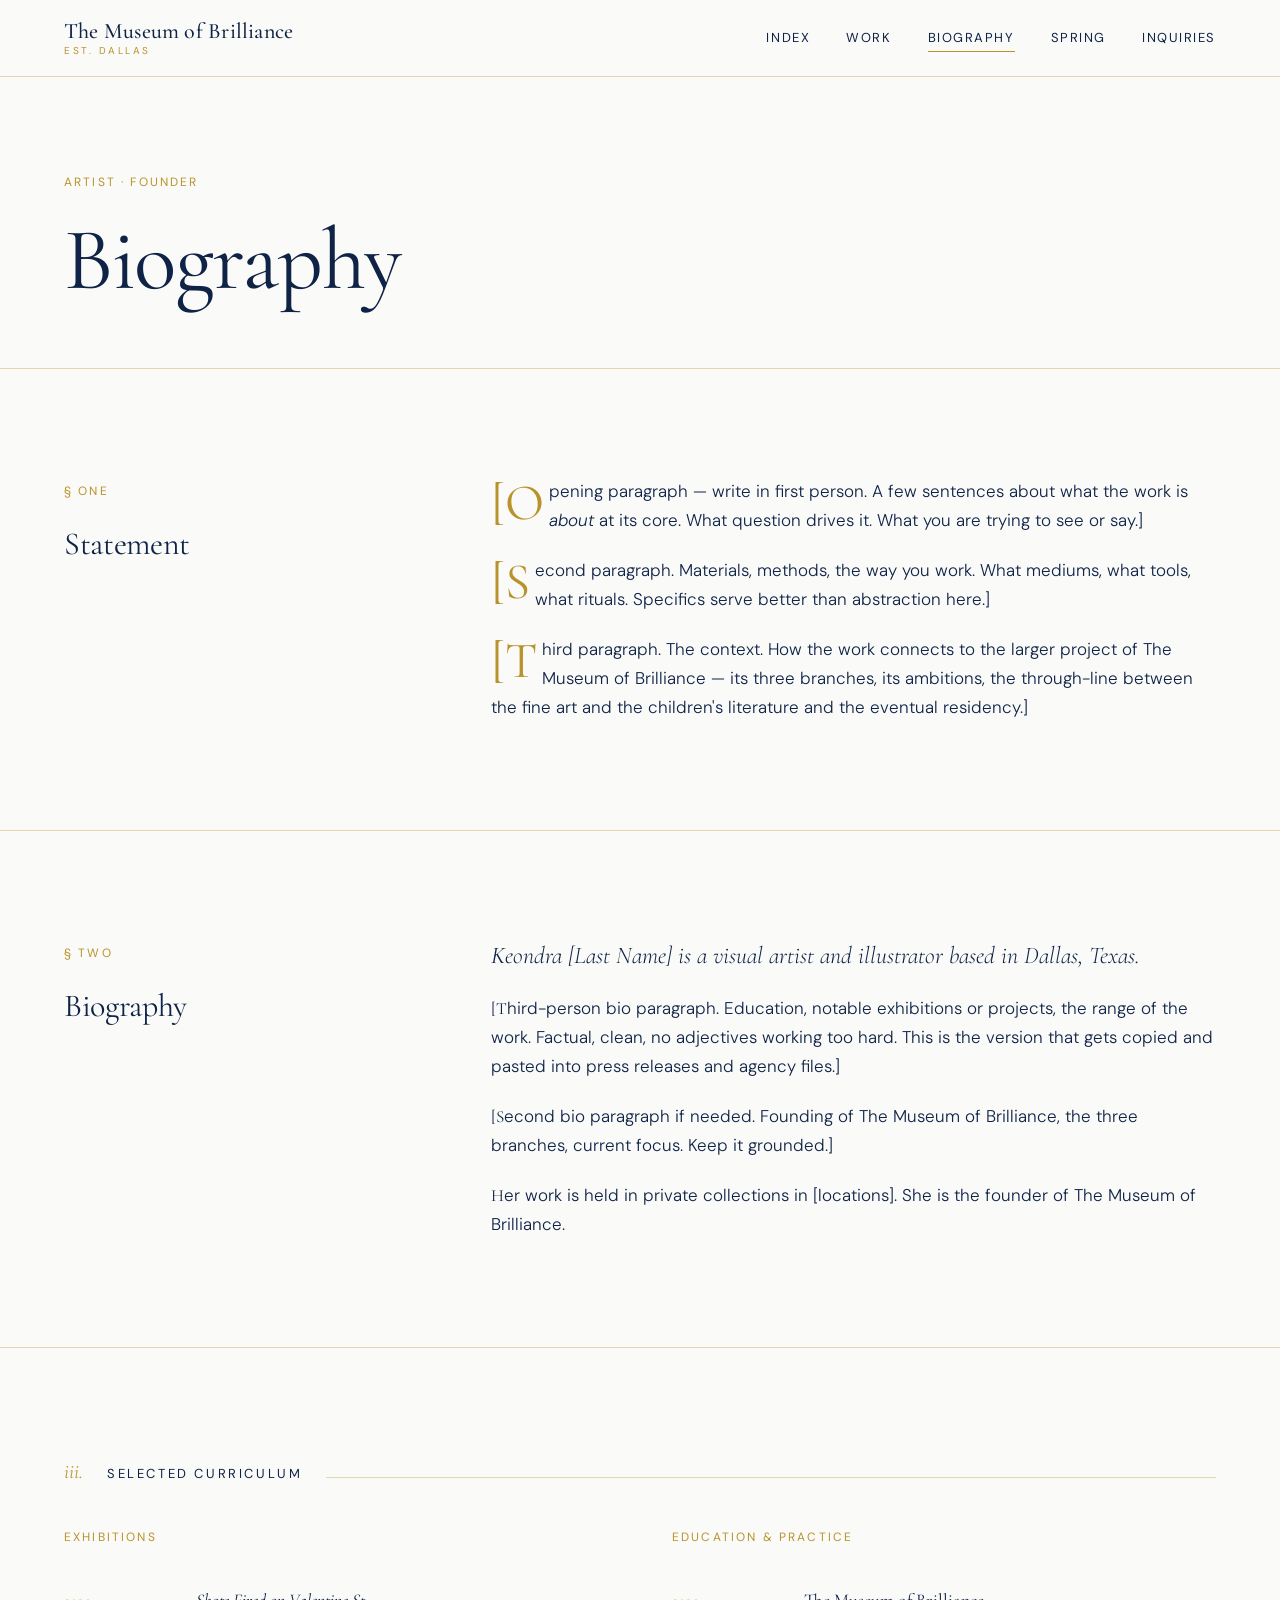
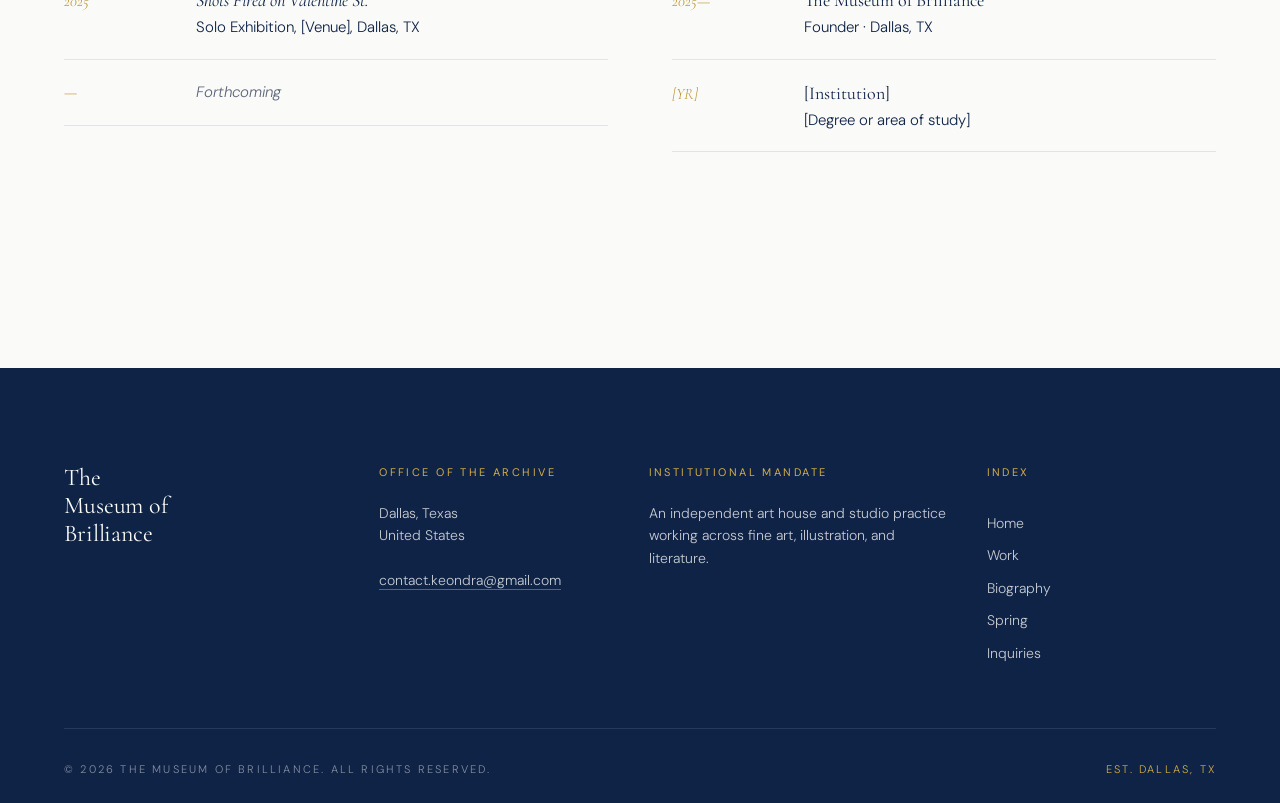
==== biography.html @ f48241ae "Add files via upload" ====
<!DOCTYPE html>
<html lang="en">
<head>
  <meta charset="UTF-8">
  <meta name="viewport" content="width=device-width, initial-scale=1.0">
  <title>Biography · The Museum of Brilliance</title>
  <meta name="description" content="Biography and artist statement.">
  <link rel="preconnect" href="https://fonts.googleapis.com">
  <link rel="preconnect" href="https://fonts.gstatic.com" crossorigin>
  <link href="https://fonts.googleapis.com/css2?family=Cormorant+Garamond:ital,wght@0,300;0,400;0,500;1,300;1,400&family=DM+Sans:wght@300;400;500&display=swap" rel="stylesheet">
  <link rel="stylesheet" href="css/style.css">
</head>
<body>

  <header class="site-header">
    <div class="site-header__inner">
      <a href="index.html" class="brand">
        The Museum of Brilliance
        <small>Est. Dallas</small>
      </a>
      <button class="nav-toggle" aria-label="Toggle menu" aria-expanded="false">☰</button>
      <nav class="nav">
        <a href="index.html">Index</a>
        <a href="work.html">Work</a>
        <a href="biography.html" aria-current="page">Biography</a>
        <a href="spring.html">Spring</a>
        <a href="inquiries.html">Inquiries</a>
      </nav>
    </div>
  </header>

  <main>
    <section class="container page-header">
      <span class="label label--brass page-header__label reveal">Artist · Founder</span>
      <h1 class="page-header__title reveal">Biography</h1>
    </section>

    <section class="container section">
      <div class="two-col">
        <div class="two-col__aside">
          <span class="label label--brass">§ One</span>
          <h2 class="display display--sm mt-3">Statement</h2>
        </div>
        <div class="prose">
          <p>
            [Opening paragraph — write in first person. A few sentences about what the work is <em>about</em> at its core. What question drives it. What you are trying to see or say.]
          </p>
          <p class="prose--plain">
            [Second paragraph. Materials, methods, the way you work. What mediums, what tools, what rituals. Specifics serve better than abstraction here.]
          </p>
          <p class="prose--plain">
            [Third paragraph. The context. How the work connects to the larger project of The Museum of Brilliance — its three branches, its ambitions, the through-line between the fine art and the children's literature and the eventual residency.]
          </p>
        </div>
      </div>
    </section>

    <hr class="rule">

    <section class="container section">
      <div class="two-col">
        <div class="two-col__aside">
          <span class="label label--brass">§ Two</span>
          <h2 class="display display--sm mt-3">Biography</h2>
        </div>
        <div class="prose prose--plain">
          <p style="font-family: 'Cormorant Garamond', serif; font-size: 1.5rem; line-height: 1.4; font-style: italic; color: var(--sapphire);">
            Keondra [Last Name] is a visual artist and illustrator based in Dallas, Texas.
          </p>
          <p>
            [Third-person bio paragraph. Education, notable exhibitions or projects, the range of the work. Factual, clean, no adjectives working too hard. This is the version that gets copied and pasted into press releases and agency files.]
          </p>
          <p>
            [Second bio paragraph if needed. Founding of The Museum of Brilliance, the three branches, current focus. Keep it grounded.]
          </p>
          <p>
            Her work is held in private collections in [locations]. She is the founder of The Museum of Brilliance.
          </p>
        </div>
      </div>
    </section>

    <hr class="rule">

    <section class="container section">
      <div class="section-title">
        <span class="section-title__number">iii.</span>
        <span class="section-title__text">Selected Curriculum</span>
        <span class="section-title__rule"></span>
      </div>

      <div class="two-col" style="grid-template-columns: 1fr 1fr; gap: var(--space-5);">
        <div>
          <p class="label label--brass mb-4">Exhibitions</p>
          <ul class="info-list">
            <li class="info-list__item">
              <span class="info-list__year">2025</span>
              <div class="info-list__body">
                <strong><em>Shots Fired on Valentine St.</em></strong>
                Solo Exhibition, [Venue], Dallas, TX
              </div>
            </li>
            <li class="info-list__item">
              <span class="info-list__year">—</span>
              <div class="info-list__body muted" style="font-style: italic;">
                Forthcoming
              </div>
            </li>
          </ul>
        </div>

        <div>
          <p class="label label--brass mb-4">Education & Practice</p>
          <ul class="info-list">
            <li class="info-list__item">
              <span class="info-list__year">2025—</span>
              <div class="info-list__body">
                <strong>The Museum of Brilliance</strong>
                Founder · Dallas, TX
              </div>
            </li>
            <li class="info-list__item">
              <span class="info-list__year">[YR]</span>
              <div class="info-list__body">
                <strong>[Institution]</strong>
                [Degree or area of study]
              </div>
            </li>
          </ul>
        </div>
      </div>
    </section>
  </main>

  <footer class="site-footer">
    <div class="container">
      <div class="site-footer__grid">
        <div>
          <h3 class="site-footer__brand">The Museum of Brilliance</h3>
        </div>
        <div>
          <p class="site-footer__label">Office of the Archive</p>
          <p class="site-footer__text">
            Dallas, Texas<br>
            United States<br><br>
            <a href="mailto:contact.keondra@gmail.com">contact.keondra@gmail.com</a>
          </p>
        </div>
        <div>
          <p class="site-footer__label">Institutional Mandate</p>
          <p class="site-footer__text">
            An independent art house and studio practice working across fine art, illustration, and literature.
          </p>
        </div>
        <nav class="site-footer__nav" aria-label="Footer">
          <p class="site-footer__label">Index</p>
          <a href="index.html">Home</a>
          <a href="work.html">Work</a>
          <a href="biography.html">Biography</a>
          <a href="spring.html">Spring</a>
          <a href="inquiries.html">Inquiries</a>
        </nav>
      </div>
      <div class="site-footer__bottom">
        <span>© 2026 The Museum of Brilliance. All rights reserved.</span>
        <span>Est. Dallas, TX</span>
      </div>
    </div>
  </footer>

  <script>
    document.querySelector('.nav-toggle')?.addEventListener('click', (e) => {
      const nav = document.querySelector('.nav');
      const expanded = e.currentTarget.getAttribute('aria-expanded') === 'true';
      e.currentTarget.setAttribute('aria-expanded', String(!expanded));
      nav.classList.toggle('is-open');
    });
  </script>

</body>
</html>
---- css/style.css ----
/* =========================================================
   The Museum of Brilliance — Stylesheet
   Brand: Sapphire Night, Gallery White, Chartreuse, Brass
   Display: Cormorant Garamond  |  Body: DM Sans
   ========================================================= */

:root {
  /* Brand colors */
  --sapphire: #0F2347;
  --sapphire-soft: #1a3766;
  --emerald: #0B2A1A;
  --plum: #2E1050;
  --chartreuse: #D4E600;
  --brass: #B8922A;
  --brass-soft: #d4ae45;
  --white: #FAFAF8;
  --white-warm: #f5f4ef;

  /* Semantic */
  --text: var(--sapphire);
  --text-muted: #5a6578;
  --bg: var(--white);
  --rule: rgba(184, 146, 42, 0.35);
  --rule-soft: rgba(15, 35, 71, 0.1);

  /* Type scale */
  --display-xl: clamp(4rem, 12vw, 9rem);
  --display-lg: clamp(3rem, 7vw, 5.5rem);
  --display-md: clamp(2rem, 4vw, 3.25rem);
  --display-sm: clamp(1.5rem, 2.5vw, 2rem);
  --body-lg: clamp(1.0625rem, 1.3vw, 1.25rem);
  --body: 1rem;
  --label: 0.75rem;

  /* Spacing */
  --space-1: 0.5rem;
  --space-2: 1rem;
  --space-3: 1.5rem;
  --space-4: 2.5rem;
  --space-5: 4rem;
  --space-6: 6rem;
  --space-7: clamp(5rem, 12vh, 9rem);

  /* Layout */
  --max-width: 1400px;
  --gutter: clamp(1.5rem, 5vw, 4rem);
}

/* ---------- Reset ---------- */

*, *::before, *::after {
  box-sizing: border-box;
  margin: 0;
  padding: 0;
}

html {
  scroll-behavior: smooth;
  -webkit-text-size-adjust: 100%;
}

body {
  font-family: 'DM Sans', system-ui, sans-serif;
  font-weight: 300;
  font-size: var(--body);
  line-height: 1.6;
  color: var(--text);
  background: var(--bg);
  -webkit-font-smoothing: antialiased;
  -moz-osx-font-smoothing: grayscale;
  overflow-x: hidden;
}

img {
  max-width: 100%;
  height: auto;
  display: block;
}

a {
  color: inherit;
  text-decoration: none;
  transition: color 220ms ease, border-color 220ms ease, opacity 220ms ease;
}

button {
  font-family: inherit;
  cursor: pointer;
  border: none;
  background: none;
}

/* ---------- Typography ---------- */

.display {
  font-family: 'Cormorant Garamond', 'Times New Roman', serif;
  font-weight: 400;
  line-height: 1.05;
  letter-spacing: -0.01em;
}

.display--xl {
  font-size: var(--display-xl);
  font-weight: 300;
  line-height: 0.95;
  letter-spacing: -0.025em;
}

.display--lg {
  font-size: var(--display-lg);
  font-weight: 400;
  letter-spacing: -0.015em;
}

.display--md {
  font-size: var(--display-md);
  font-weight: 400;
}

.display--sm {
  font-size: var(--display-sm);
  font-weight: 400;
}

.display--italic { font-style: italic; }

.label {
  font-family: 'DM Sans', sans-serif;
  font-weight: 400;
  font-size: var(--label);
  letter-spacing: 0.18em;
  text-transform: uppercase;
  color: var(--text-muted);
}

.label--brass { color: var(--brass); }

.body-lg {
  font-size: var(--body-lg);
  line-height: 1.5;
  font-weight: 300;
}

.muted { color: var(--text-muted); }

.serif-body {
  font-family: 'Cormorant Garamond', serif;
  font-weight: 400;
  font-size: 1.25rem;
  line-height: 1.55;
  font-style: italic;
}

/* ---------- Layout helpers ---------- */

.container {
  max-width: var(--max-width);
  margin: 0 auto;
  padding-left: var(--gutter);
  padding-right: var(--gutter);
}

.section {
  padding-top: var(--space-7);
  padding-bottom: var(--space-7);
}

.section--compact {
  padding-top: var(--space-5);
  padding-bottom: var(--space-5);
}

.rule {
  height: 1px;
  background: var(--rule);
  border: 0;
  margin: 0;
}

.rule--soft {
  background: var(--rule-soft);
}

/* ---------- Header / Nav ---------- */

.site-header {
  position: sticky;
  top: 0;
  z-index: 50;
  background: rgba(250, 250, 248, 0.92);
  backdrop-filter: blur(10px);
  -webkit-backdrop-filter: blur(10px);
  border-bottom: 1px solid var(--rule);
}

.site-header__inner {
  max-width: var(--max-width);
  margin: 0 auto;
  padding: 1.25rem var(--gutter);
  display: flex;
  align-items: center;
  justify-content: space-between;
  gap: 2rem;
}

.brand {
  font-family: 'Cormorant Garamond', serif;
  font-size: 1.375rem;
  font-weight: 500;
  letter-spacing: 0.01em;
  line-height: 1;
  color: var(--sapphire);
  white-space: nowrap;
}

.brand small {
  display: block;
  font-family: 'DM Sans', sans-serif;
  font-size: 0.625rem;
  font-weight: 400;
  letter-spacing: 0.25em;
  text-transform: uppercase;
  color: var(--brass);
  margin-top: 0.25rem;
}

.nav {
  display: flex;
  gap: 2.25rem;
  align-items: center;
}

.nav a {
  font-family: 'DM Sans', sans-serif;
  font-size: 0.8125rem;
  font-weight: 400;
  letter-spacing: 0.12em;
  text-transform: uppercase;
  color: var(--text);
  position: relative;
  padding: 0.25rem 0;
}

.nav a::after {
  content: '';
  position: absolute;
  left: 0;
  bottom: 0;
  width: 100%;
  height: 1px;
  background: var(--brass);
  transform: scaleX(0);
  transform-origin: left;
  transition: transform 280ms ease;
}

.nav a:hover::after,
.nav a[aria-current="page"]::after {
  transform: scaleX(1);
}

.nav-toggle {
  display: none;
  color: var(--sapphire);
  font-size: 1.5rem;
  padding: 0.25rem;
}

/* ---------- Hero / Home ---------- */

.hero {
  min-height: 85vh;
  display: grid;
  grid-template-columns: 1fr 1fr;
  align-items: center;
  gap: var(--space-5);
  padding-top: var(--space-6);
  padding-bottom: var(--space-6);
  position: relative;
}

.hero__label {
  margin-bottom: 2rem;
}

.hero__statement {
  font-family: 'Cormorant Garamond', serif;
  font-weight: 300;
  font-size: clamp(2rem, 4.5vw, 3.75rem);
  line-height: 1.1;
  letter-spacing: -0.015em;
  max-width: 20ch;
}

.hero__statement em {
  font-style: italic;
  color: var(--brass);
}

.hero__rule {
  justify-self: end;
  align-self: stretch;
  width: 1px;
  background: var(--rule);
  position: relative;
}

.hero__rule::before,
.hero__rule::after {
  content: '';
  position: absolute;
  left: -2px;
  width: 5px;
  height: 5px;
  background: var(--brass);
  border-radius: 50%;
}

.hero__rule::before { top: 0; }
.hero__rule::after { bottom: 0; }

.hero__meta {
  position: absolute;
  bottom: 2rem;
  left: var(--gutter);
  display: flex;
  gap: 3rem;
  font-size: 0.75rem;
  color: var(--text-muted);
  letter-spacing: 0.15em;
  text-transform: uppercase;
}

/* ---------- Page header (interior pages) ---------- */

.page-header {
  padding-top: var(--space-6);
  padding-bottom: var(--space-5);
  border-bottom: 1px solid var(--rule);
}

.page-header__label {
  display: block;
  margin-bottom: 1.5rem;
}

.page-header__title {
  font-family: 'Cormorant Garamond', serif;
  font-weight: 400;
  font-size: var(--display-lg);
  line-height: 1;
  letter-spacing: -0.015em;
  max-width: 18ch;
}

.page-header__lede {
  max-width: 50ch;
  margin-top: 2rem;
  font-size: var(--body-lg);
  color: var(--text-muted);
  line-height: 1.55;
}

/* ---------- Exhibition / work grid ---------- */

.section-title {
  display: flex;
  align-items: baseline;
  gap: 1.5rem;
  margin-bottom: var(--space-4);
}

.section-title__number {
  font-family: 'Cormorant Garamond', serif;
  font-style: italic;
  font-size: 1.25rem;
  color: var(--brass);
  font-weight: 400;
}

.section-title__text {
  font-family: 'DM Sans', sans-serif;
  font-size: 0.8125rem;
  font-weight: 400;
  letter-spacing: 0.2em;
  text-transform: uppercase;
  color: var(--text);
}

.section-title__rule {
  flex: 1;
  height: 1px;
  background: var(--rule);
}

.exhibition-grid {
  display: grid;
  grid-template-columns: repeat(auto-fit, minmax(320px, 1fr));
  gap: var(--space-4) var(--space-3);
}

.exhibition-card {
  display: block;
  color: inherit;
  position: relative;
  transition: transform 300ms cubic-bezier(0.2, 0.8, 0.3, 1);
}

.exhibition-card:hover {
  transform: translateY(-4px);
}

.exhibition-card__image {
  aspect-ratio: 4 / 5;
  background: var(--white-warm);
  overflow: hidden;
  margin-bottom: 1.25rem;
  position: relative;
  border: 1px solid var(--rule-soft);
}

.exhibition-card__image img {
  width: 100%;
  height: 100%;
  object-fit: cover;
  transition: transform 700ms cubic-bezier(0.2, 0.8, 0.3, 1), filter 400ms ease;
}

.exhibition-card:hover .exhibition-card__image img {
  transform: scale(1.03);
}

/* placeholder when no image exists yet */
.exhibition-card__placeholder {
  position: absolute;
  inset: 0;
  display: grid;
  place-items: center;
  background:
    linear-gradient(180deg, var(--white-warm) 0%, #efece3 100%);
  color: var(--brass);
  font-family: 'Cormorant Garamond', serif;
  font-style: italic;
  font-size: 1.125rem;
}

.exhibition-card__placeholder::before {
  content: '';
  position: absolute;
  inset: 1.5rem;
  border: 1px solid var(--rule);
}

.exhibition-card__meta {
  display: flex;
  justify-content: space-between;
  align-items: baseline;
  gap: 1rem;
  margin-bottom: 0.5rem;
}

.exhibition-card__title {
  font-family: 'Cormorant Garamond', serif;
  font-size: 1.625rem;
  font-weight: 400;
  line-height: 1.15;
  letter-spacing: -0.01em;
}

.exhibition-card__number {
  font-family: 'Cormorant Garamond', serif;
  font-style: italic;
  color: var(--brass);
  font-size: 1rem;
}

.exhibition-card__detail {
  font-family: 'DM Sans', sans-serif;
  font-size: 0.8125rem;
  color: var(--text-muted);
  letter-spacing: 0.08em;
  text-transform: uppercase;
}

/* ---------- Individual work listing (on series pages) ---------- */

.work-grid {
  display: grid;
  grid-template-columns: repeat(auto-fit, minmax(280px, 1fr));
  gap: var(--space-4) var(--space-3);
}

.work-item__image {
  aspect-ratio: 1 / 1.2;
  background: var(--white-warm);
  border: 1px solid var(--rule-soft);
  margin-bottom: 1rem;
  position: relative;
  overflow: hidden;
}

.work-item__caption {
  font-family: 'Cormorant Garamond', serif;
  font-style: italic;
  font-size: 1.125rem;
  line-height: 1.35;
}

.work-item__caption span {
  display: block;
  font-family: 'DM Sans', sans-serif;
  font-style: normal;
  font-size: 0.75rem;
  color: var(--text-muted);
  letter-spacing: 0.1em;
  text-transform: uppercase;
  margin-top: 0.35rem;
}

/* ---------- Two-column editorial layout ---------- */

.two-col {
  display: grid;
  grid-template-columns: 1fr 2fr;
  gap: var(--space-5);
  align-items: start;
}

.two-col__aside {
  position: sticky;
  top: 6rem;
}

.prose {
  max-width: 62ch;
  font-size: var(--body-lg);
  line-height: 1.7;
  color: var(--text);
}

.prose p + p {
  margin-top: 1.25em;
}

.prose p:first-letter {
  font-family: 'Cormorant Garamond', serif;
  font-size: 3em;
  float: left;
  line-height: 0.85;
  padding: 0.1em 0.1em 0 0;
  color: var(--brass);
  font-weight: 400;
}

.prose--plain p:first-letter {
  font-size: inherit;
  float: none;
  padding: 0;
  color: inherit;
}

/* ---------- Info list (biography CV, exhibition list) ---------- */

.info-list {
  list-style: none;
  display: grid;
  gap: 1.25rem;
}

.info-list__item {
  display: grid;
  grid-template-columns: 100px 1fr;
  gap: 2rem;
  padding-bottom: 1.25rem;
  border-bottom: 1px solid var(--rule-soft);
  align-items: baseline;
}

.info-list__year {
  font-family: 'Cormorant Garamond', serif;
  font-style: italic;
  color: var(--brass);
  font-size: 1rem;
}

.info-list__body {
  font-size: 0.9375rem;
  line-height: 1.5;
}

.info-list__body strong {
  font-weight: 400;
  font-family: 'Cormorant Garamond', serif;
  font-size: 1.125rem;
  display: block;
  margin-bottom: 0.15rem;
}

/* ---------- Inquiry form ---------- */

.form {
  max-width: 580px;
  display: grid;
  gap: 1.75rem;
}

.form-field {
  display: grid;
  gap: 0.5rem;
}

.form-field label {
  font-family: 'DM Sans', sans-serif;
  font-size: 0.75rem;
  letter-spacing: 0.18em;
  text-transform: uppercase;
  color: var(--text-muted);
}

.form-field input,
.form-field textarea,
.form-field select {
  font-family: 'DM Sans', sans-serif;
  font-size: 1rem;
  font-weight: 300;
  padding: 0.75rem 0;
  background: transparent;
  border: none;
  border-bottom: 1px solid var(--rule);
  color: var(--text);
  transition: border-color 220ms ease;
}

.form-field input:focus,
.form-field textarea:focus,
.form-field select:focus {
  outline: none;
  border-bottom-color: var(--brass);
}

.form-field textarea {
  resize: vertical;
  min-height: 120px;
  font-family: 'Cormorant Garamond', serif;
  font-size: 1.125rem;
  font-style: italic;
}

.button {
  justify-self: start;
  font-family: 'DM Sans', sans-serif;
  font-size: 0.8125rem;
  font-weight: 400;
  letter-spacing: 0.2em;
  text-transform: uppercase;
  padding: 1rem 2.5rem;
  background: var(--sapphire);
  color: var(--white);
  transition: background 240ms ease, transform 240ms ease;
  cursor: pointer;
  border: 1px solid var(--sapphire);
}

.button:hover {
  background: var(--chartreuse);
  color: var(--sapphire);
  border-color: var(--chartreuse);
}

.button--ghost {
  background: transparent;
  color: var(--sapphire);
}

.button--ghost:hover {
  background: var(--sapphire);
  color: var(--white);
}

.button--chartreuse {
  background: var(--chartreuse);
  color: var(--sapphire);
  border-color: var(--chartreuse);
}

.button--chartreuse:hover {
  background: var(--sapphire);
  color: var(--white);
  border-color: var(--sapphire);
}

/* ---------- Spring (the dark branch) ---------- */

.spring-body {
  background: var(--emerald);
  color: var(--white);
}

.spring-body .brand,
.spring-body .nav a,
.spring-body .page-header__title {
  color: var(--white);
}

.spring-body .site-header {
  background: rgba(11, 42, 26, 0.92);
  border-bottom-color: rgba(212, 230, 0, 0.2);
}

.spring-body .page-header {
  border-bottom-color: rgba(212, 230, 0, 0.2);
}

.spring-hero {
  min-height: 80vh;
  display: grid;
  grid-template-columns: 1.2fr 1fr;
  align-items: center;
  gap: var(--space-5);
  padding-top: var(--space-6);
  padding-bottom: var(--space-6);
}

.spring-hero__title {
  font-family: 'Cormorant Garamond', serif;
  font-weight: 300;
  font-size: clamp(2.5rem, 6vw, 5rem);
  line-height: 1;
  letter-spacing: -0.02em;
  color: var(--white);
}

.spring-hero__title em {
  font-style: italic;
  color: var(--chartreuse);
}

.spring-hero__body {
  font-size: var(--body-lg);
  line-height: 1.6;
  max-width: 42ch;
  color: rgba(250, 250, 248, 0.8);
}

.spring-body .label {
  color: var(--chartreuse);
}

.spring-body .button {
  background: var(--chartreuse);
  color: var(--emerald);
  border-color: var(--chartreuse);
}

.spring-body .button:hover {
  background: var(--white);
  color: var(--emerald);
  border-color: var(--white);
}

.spring-body a.inline-link {
  border-bottom: 1px solid var(--chartreuse);
  padding-bottom: 2px;
}

.spring-body a.inline-link:hover {
  color: var(--chartreuse);
}

/* ---------- Footer ---------- */

.site-footer {
  background: var(--sapphire);
  color: var(--white);
  padding: var(--space-6) 0 var(--space-3);
  margin-top: var(--space-7);
}

.spring-body .site-footer {
  background: #050d09;
}

.site-footer__grid {
  display: grid;
  grid-template-columns: 1.2fr 1fr 1.3fr 1fr;
  gap: var(--space-4);
  margin-bottom: var(--space-5);
}

.site-footer__brand {
  font-family: 'Cormorant Garamond', serif;
  font-size: 1.5rem;
  font-weight: 400;
  line-height: 1.15;
  max-width: 10ch;
  letter-spacing: -0.005em;
}

.site-footer__label {
  font-family: 'DM Sans', sans-serif;
  font-size: 0.6875rem;
  font-weight: 400;
  letter-spacing: 0.22em;
  text-transform: uppercase;
  color: var(--brass-soft);
  margin-bottom: 1.25rem;
}

.site-footer__text {
  font-size: 0.875rem;
  line-height: 1.6;
  color: rgba(250, 250, 248, 0.78);
  font-weight: 300;
}

.site-footer__text a {
  border-bottom: 1px solid rgba(212, 230, 0, 0.4);
}

.site-footer__text a:hover {
  color: var(--chartreuse);
  border-bottom-color: var(--chartreuse);
}

.site-footer__nav {
  display: flex;
  flex-direction: column;
  gap: 0.625rem;
  font-size: 0.875rem;
}

.site-footer__nav a {
  color: rgba(250, 250, 248, 0.78);
}

.site-footer__nav a:hover {
  color: var(--chartreuse);
}

.site-footer__bottom {
  display: flex;
  justify-content: space-between;
  padding-top: 2rem;
  border-top: 1px solid rgba(250, 250, 248, 0.1);
  font-family: 'DM Sans', sans-serif;
  font-size: 0.6875rem;
  letter-spacing: 0.2em;
  text-transform: uppercase;
  color: rgba(250, 250, 248, 0.5);
}

.site-footer__bottom span:last-child {
  color: var(--brass-soft);
}

/* ---------- Utility ---------- */

.mt-0 { margin-top: 0; }
.mt-2 { margin-top: var(--space-2); }
.mt-3 { margin-top: var(--space-3); }
.mt-4 { margin-top: var(--space-4); }
.mt-5 { margin-top: var(--space-5); }
.mb-3 { margin-bottom: var(--space-3); }
.mb-4 { margin-bottom: var(--space-4); }
.mb-5 { margin-bottom: var(--space-5); }

.text-center { text-align: center; }

/* ---------- Password gate ---------- */

.gate {
  min-height: 100vh;
  display: grid;
  place-items: center;
  padding: 2rem;
  background: var(--white);
}

.gate__inner {
  text-align: center;
  max-width: 420px;
}

.gate__label {
  margin-bottom: 1.5rem;
}

.gate__title {
  font-family: 'Cormorant Garamond', serif;
  font-size: 2.5rem;
  font-weight: 300;
  line-height: 1.1;
  margin-bottom: 1rem;
}

.gate__help {
  font-size: 0.875rem;
  color: var(--text-muted);
  margin-bottom: 2.5rem;
  line-height: 1.5;
}

.gate__input {
  width: 100%;
  text-align: center;
  font-family: 'Cormorant Garamond', serif;
  font-style: italic;
  font-size: 1.25rem;
  padding: 0.75rem;
  border: none;
  border-bottom: 1px solid var(--rule);
  background: transparent;
  margin-bottom: 1.5rem;
}

.gate__input:focus {
  outline: none;
  border-bottom-color: var(--brass);
}

.gate__error {
  font-size: 0.8125rem;
  color: #a83232;
  margin-top: 1rem;
  min-height: 1.2em;
  font-style: italic;
}

/* ---------- Reveal animation ---------- */

@keyframes fadeUp {
  from {
    opacity: 0;
    transform: translateY(16px);
  }
  to {
    opacity: 1;
    transform: translateY(0);
  }
}

.reveal {
  opacity: 0;
  animation: fadeUp 900ms cubic-bezier(0.2, 0.8, 0.3, 1) forwards;
}

.reveal:nth-child(2) { animation-delay: 120ms; }
.reveal:nth-child(3) { animation-delay: 240ms; }
.reveal:nth-child(4) { animation-delay: 360ms; }

/* ---------- Responsive ---------- */

@media (max-width: 900px) {
  .hero {
    grid-template-columns: 1fr;
    min-height: auto;
    padding-top: var(--space-5);
    padding-bottom: var(--space-5);
  }
  .hero__rule { display: none; }
  .hero__meta { position: static; margin-top: 3rem; flex-wrap: wrap; gap: 1.5rem; }

  .two-col {
    grid-template-columns: 1fr;
    gap: var(--space-4);
  }
  .two-col__aside {
    position: static;
  }

  .spring-hero {
    grid-template-columns: 1fr;
    min-height: auto;
  }

  .site-footer__grid {
    grid-template-columns: 1fr 1fr;
    gap: var(--space-3);
  }

  .site-footer__bottom {
    flex-direction: column;
    gap: 0.5rem;
  }
}

@media (max-width: 640px) {
  .nav {
    display: none;
    position: absolute;
    top: 100%;
    left: 0;
    right: 0;
    flex-direction: column;
    background: var(--white);
    padding: 1.5rem var(--gutter);
    border-bottom: 1px solid var(--rule);
    gap: 1.25rem;
  }

  .nav.is-open {
    display: flex;
  }

  .spring-body .nav {
    background: var(--emerald);
  }

  .nav-toggle {
    display: block;
  }

  .info-list__item {
    grid-template-columns: 80px 1fr;
    gap: 1rem;
  }

  .site-footer__grid {
    grid-template-columns: 1fr;
  }
}
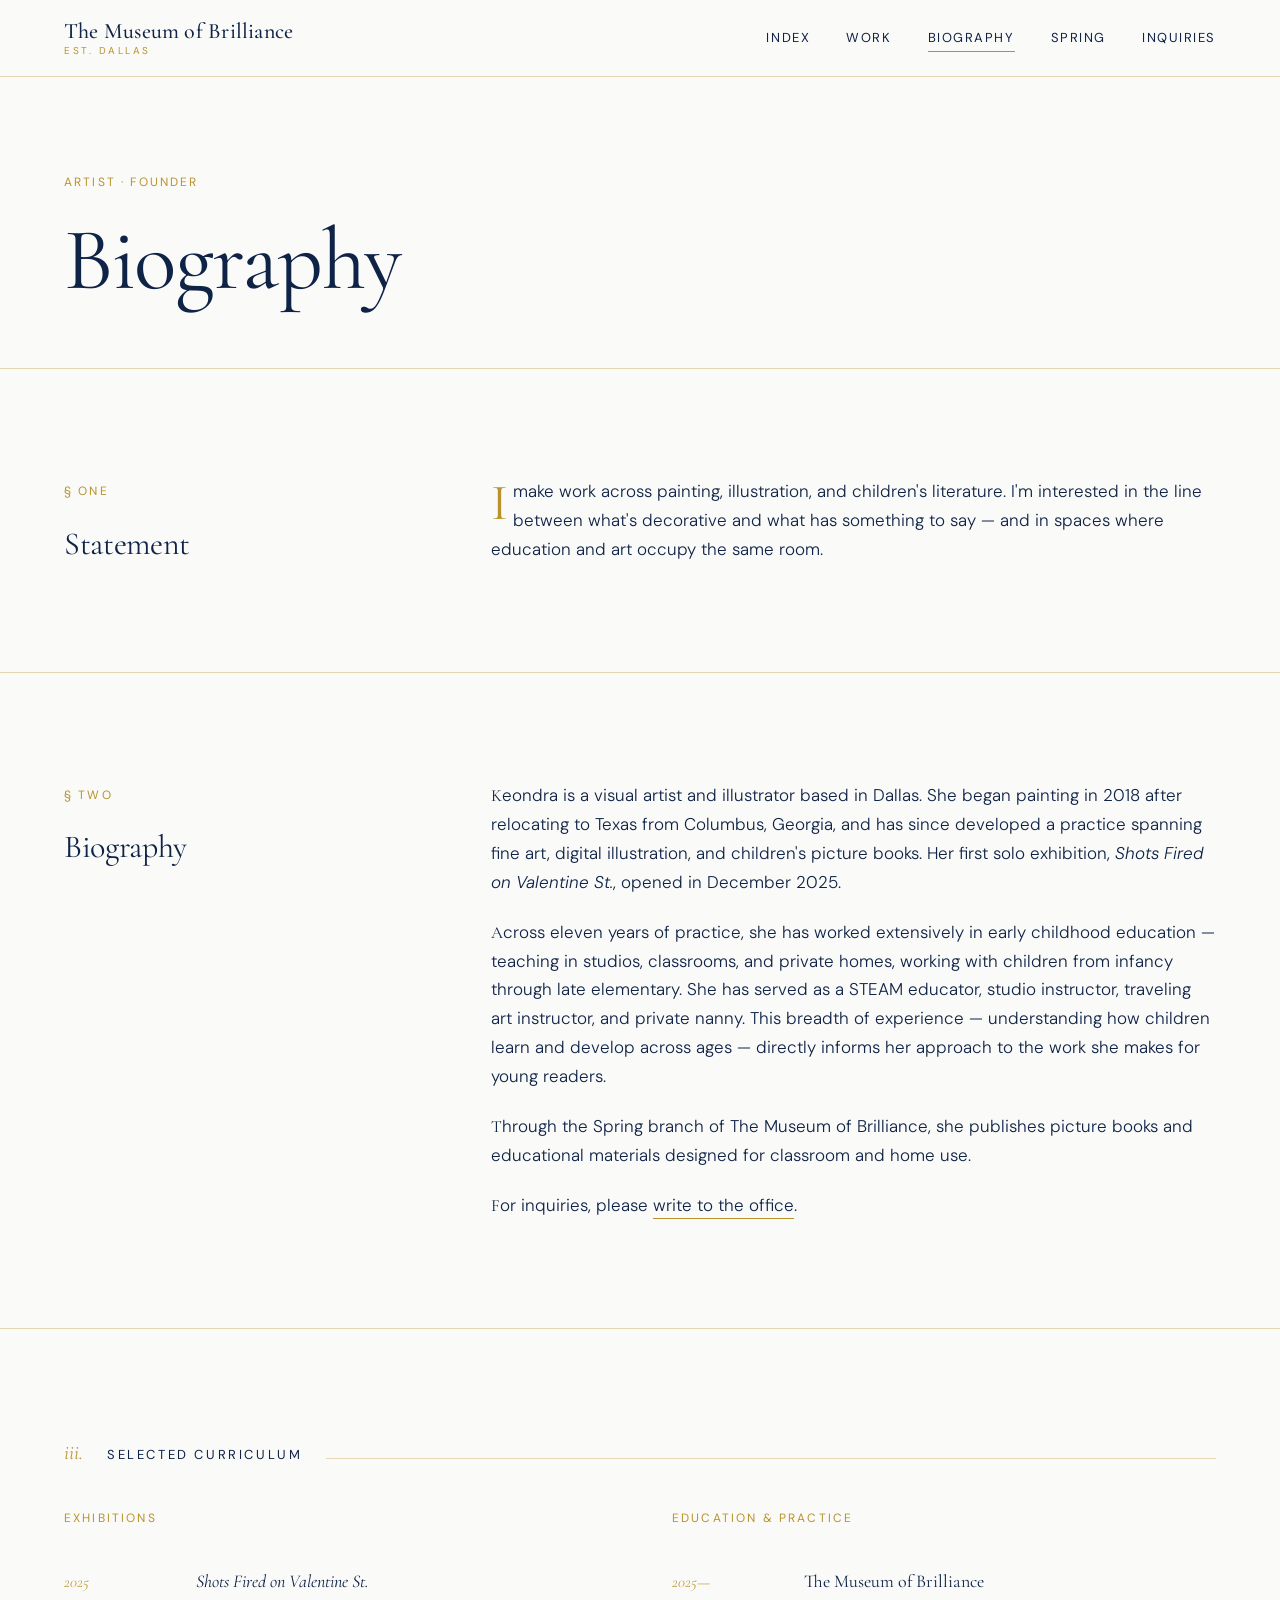
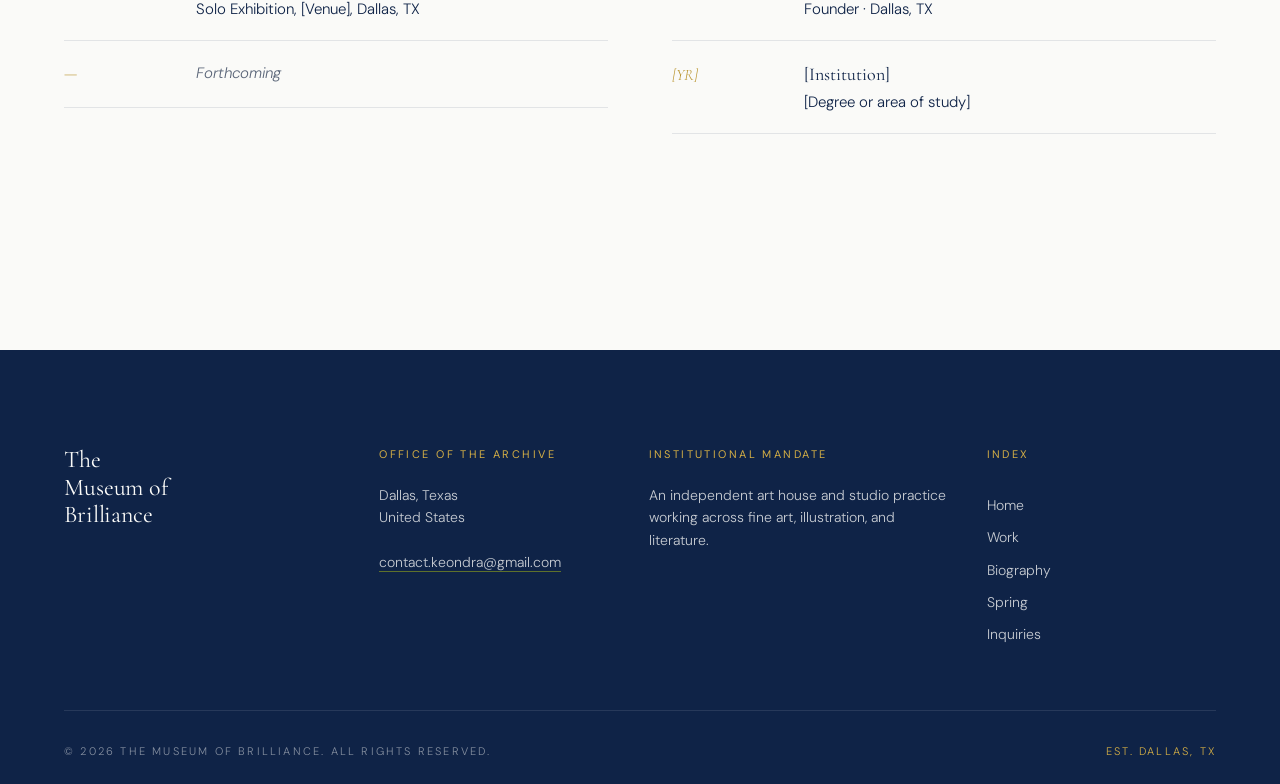
==== commit c68f18ac: "Update biography.html Add biography and statement" ====
--- a/biography.html
+++ b/biography.html
@@ -42,15 +42,9 @@
           <h2 class="display display--sm mt-3">Statement</h2>
         </div>
         <div class="prose">
-          <p>
-            [Opening paragraph — write in first person. A few sentences about what the work is <em>about</em> at its core. What question drives it. What you are trying to see or say.]
-          </p>
-          <p class="prose--plain">
-            [Second paragraph. Materials, methods, the way you work. What mediums, what tools, what rituals. Specifics serve better than abstraction here.]
-          </p>
-          <p class="prose--plain">
-            [Third paragraph. The context. How the work connects to the larger project of The Museum of Brilliance — its three branches, its ambitions, the through-line between the fine art and the children's literature and the eventual residency.]
-          </p>
+         <p>
+  I make work across painting, illustration, and children's literature. I'm interested in the line between what's decorative and what has something to say &mdash; and in spaces where education and art occupy the same room.
+</p>
         </div>
       </div>
     </section>
@@ -64,18 +58,18 @@
           <h2 class="display display--sm mt-3">Biography</h2>
         </div>
         <div class="prose prose--plain">
-          <p style="font-family: 'Cormorant Garamond', serif; font-size: 1.5rem; line-height: 1.4; font-style: italic; color: var(--sapphire);">
-            Keondra [Last Name] is a visual artist and illustrator based in Dallas, Texas.
-          </p>
-          <p>
-            [Third-person bio paragraph. Education, notable exhibitions or projects, the range of the work. Factual, clean, no adjectives working too hard. This is the version that gets copied and pasted into press releases and agency files.]
-          </p>
-          <p>
-            [Second bio paragraph if needed. Founding of The Museum of Brilliance, the three branches, current focus. Keep it grounded.]
-          </p>
-          <p>
-            Her work is held in private collections in [locations]. She is the founder of The Museum of Brilliance.
-          </p>
+         <p>
+  Keondra is a visual artist and illustrator based in Dallas. She began painting in 2018 after relocating to Texas from Columbus, Georgia, and has since developed a practice spanning fine art, digital illustration, and children's picture books. Her first solo exhibition, <em>Shots Fired on Valentine St.</em>, opened in December 2025.
+</p>
+<p>
+  Across eleven years of practice, she has worked extensively in early childhood education &mdash; teaching in studios, classrooms, and private homes, working with children from infancy through late elementary. She has served as a STEAM educator, studio instructor, traveling art instructor, and private nanny. This breadth of experience &mdash; understanding how children learn and develop across ages &mdash; directly informs her approach to the work she makes for young readers.
+</p>
+<p>
+  Through the Spring branch of The Museum of Brilliance, she publishes picture books and educational materials designed for classroom and home use.
+</p>
+<p>
+  For inquiries, please <a href="inquiries.html" style="border-bottom: 1px solid var(--brass); padding-bottom: 2px;">write to the office</a>.
+</p>
         </div>
       </div>
     </section>
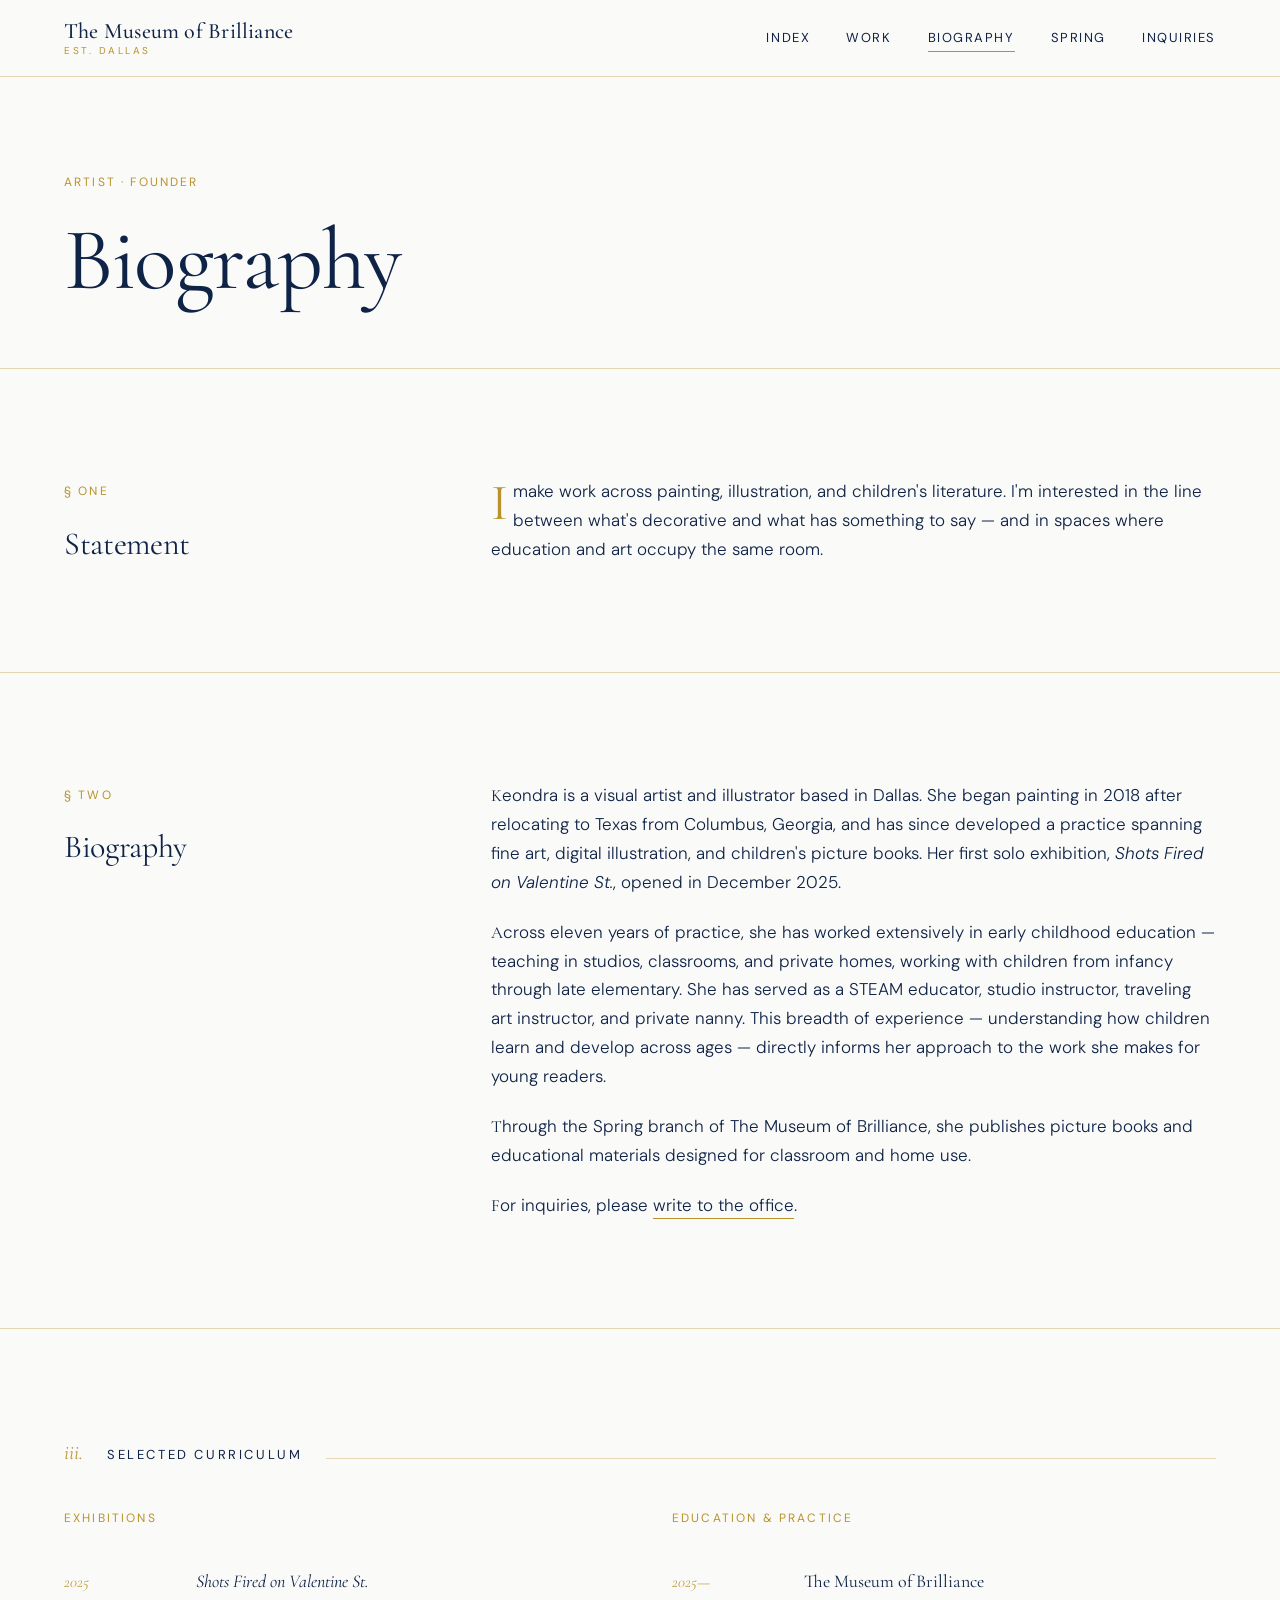
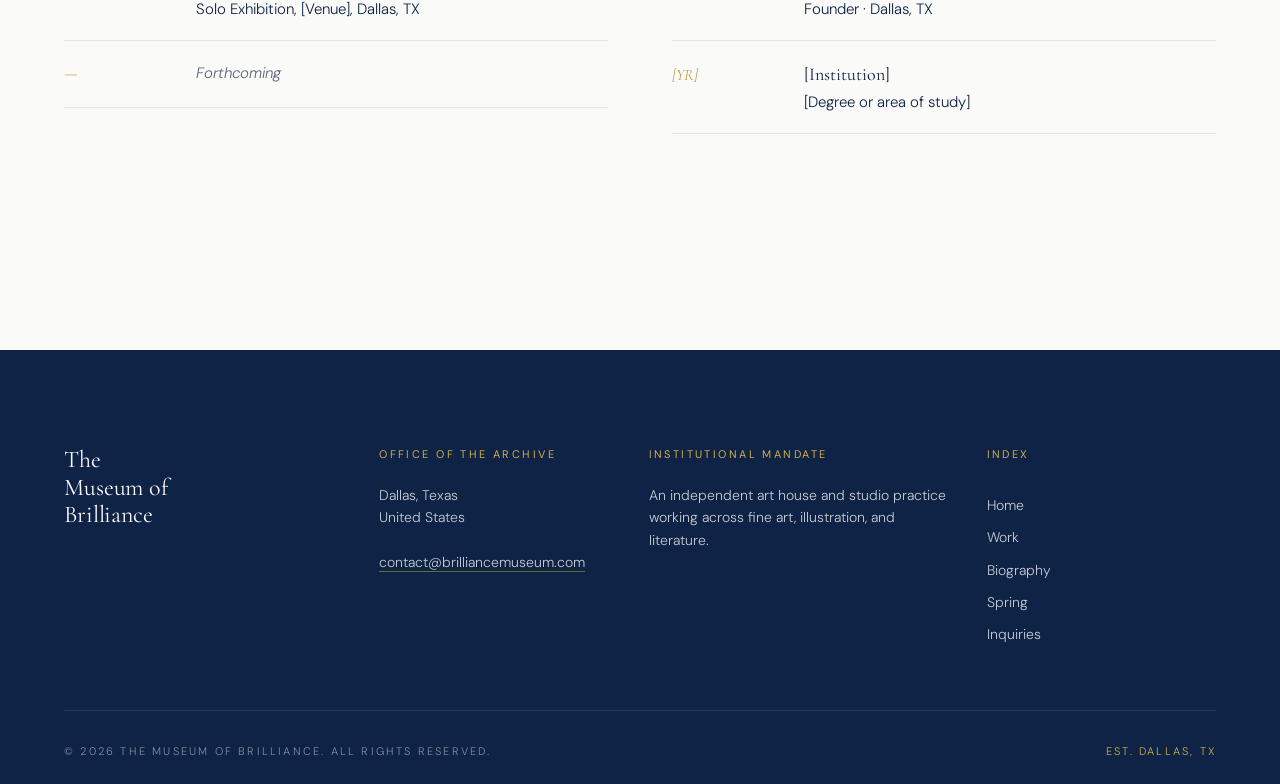
==== commit ab3207c7: "Update biography.html update email to custom domain" ====
--- a/biography.html
+++ b/biography.html
@@ -137,7 +137,7 @@
           <p class="site-footer__text">
             Dallas, Texas<br>
             United States<br><br>
-            <a href="mailto:contact.keondra@gmail.com">contact.keondra@gmail.com</a>
+            <a href="mailto:contact@brilliancemuseum.com">contact@brilliancemuseum.com</a>
           </p>
         </div>
         <div>
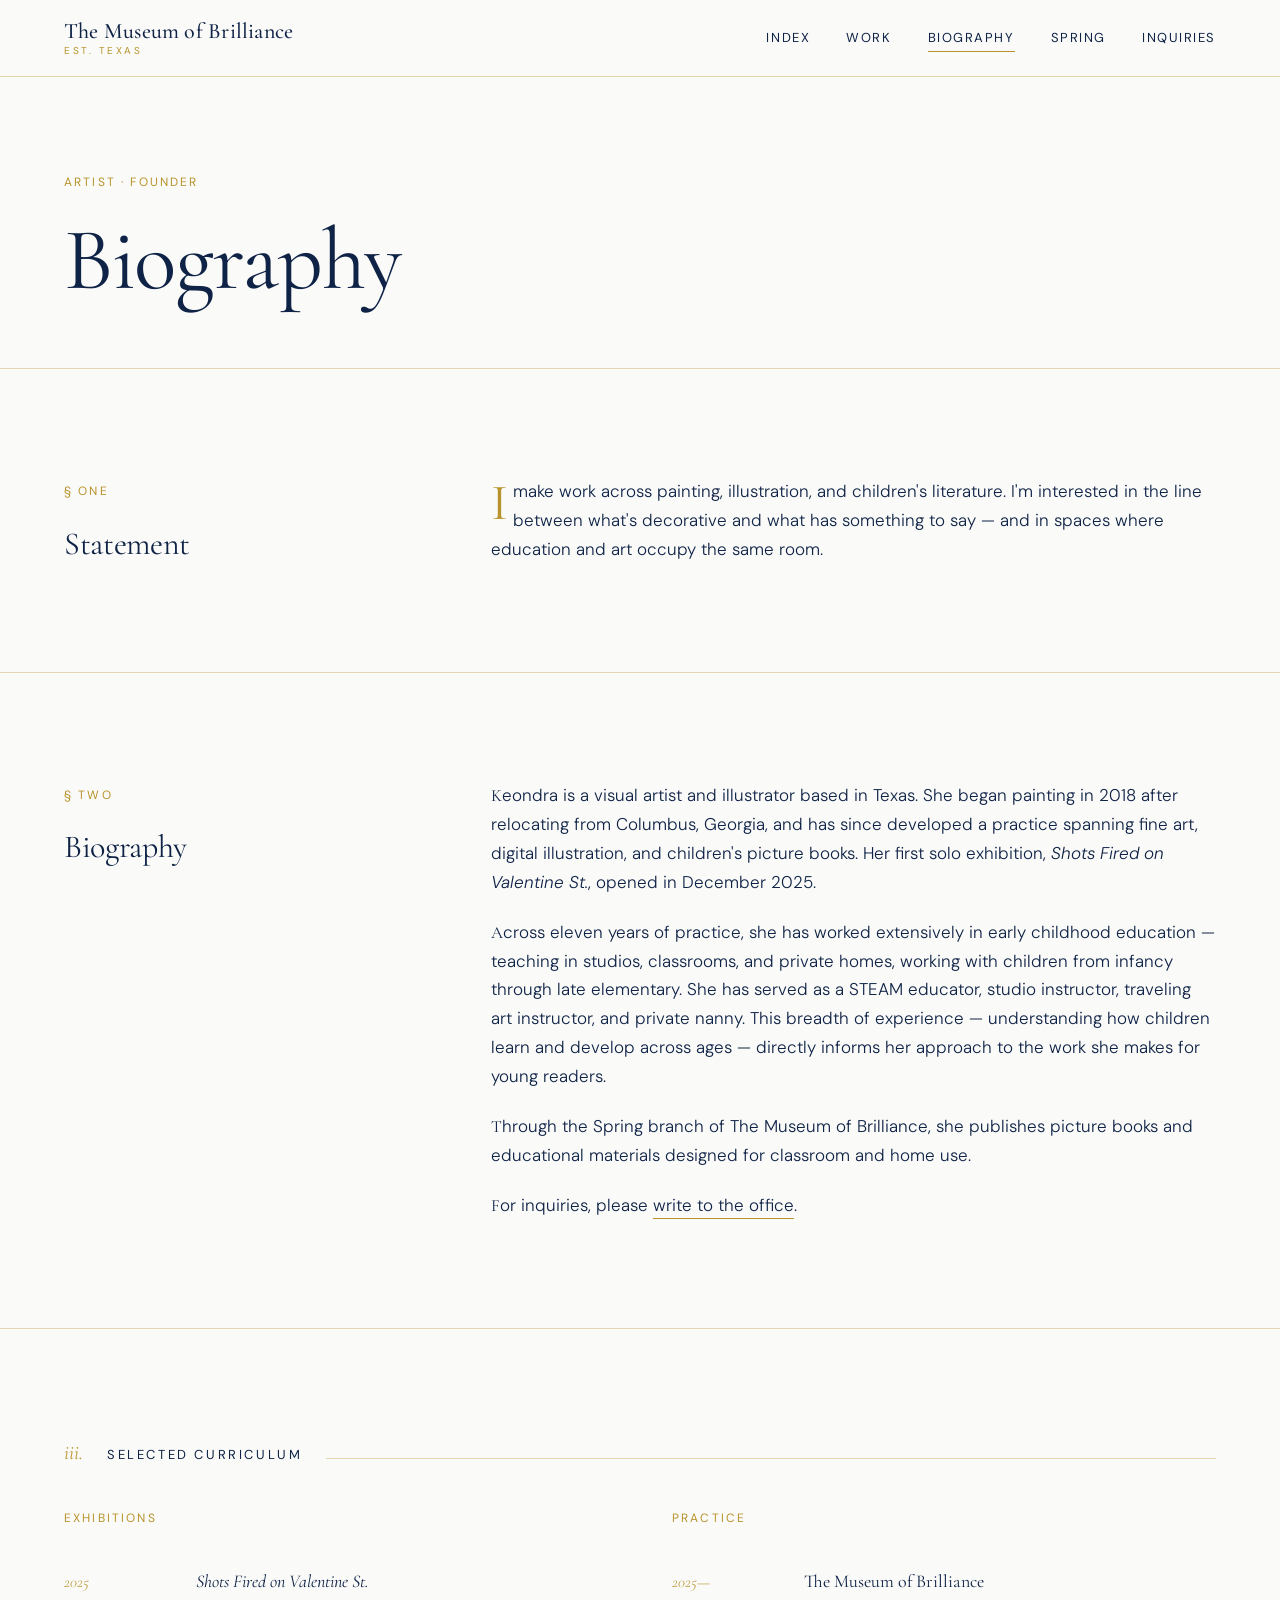
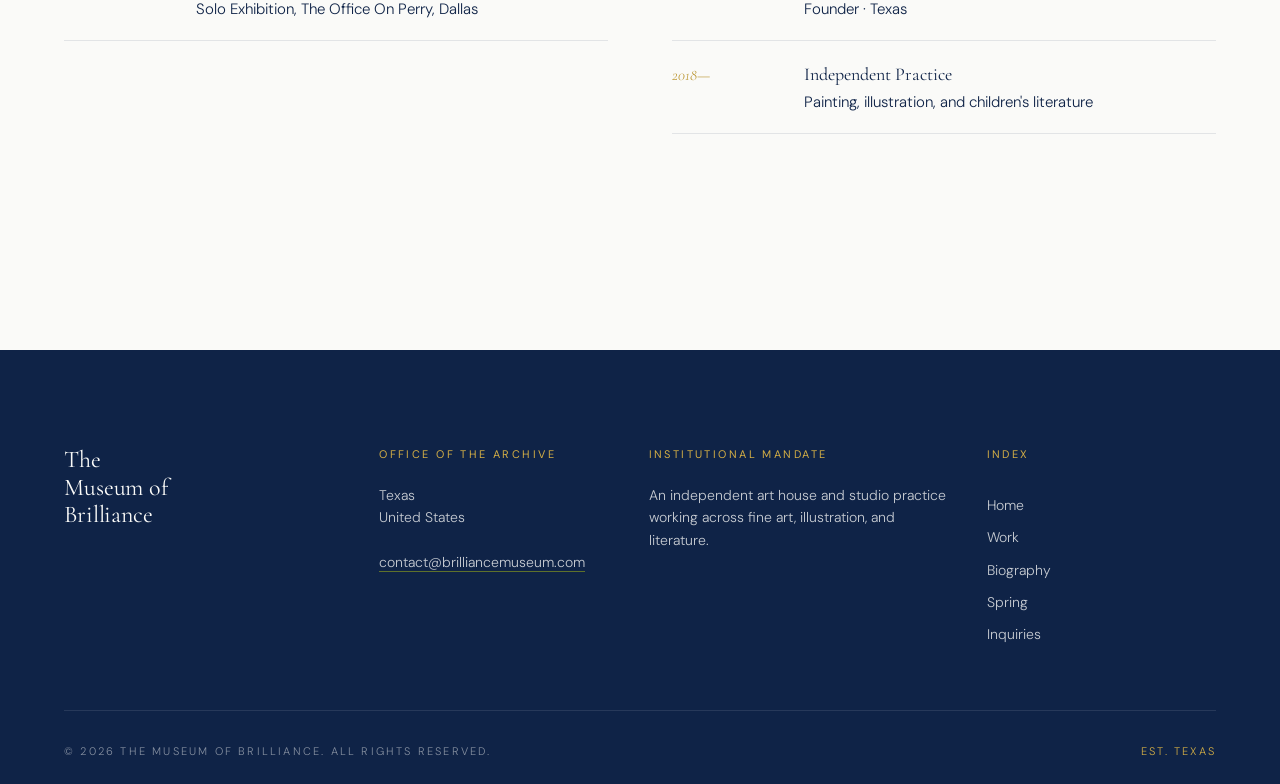
==== commit eaa7a6f2: "Update biography.html Update Biography — Texas, clean up CV" ====
--- a/biography.html
+++ b/biography.html
@@ -16,7 +16,7 @@
     <div class="site-header__inner">
       <a href="index.html" class="brand">
         The Museum of Brilliance
-        <small>Est. Dallas</small>
+        <small>Est. Texas</small>
       </a>
       <button class="nav-toggle" aria-label="Toggle menu" aria-expanded="false">☰</button>
       <nav class="nav">
@@ -42,9 +42,9 @@
           <h2 class="display display--sm mt-3">Statement</h2>
         </div>
         <div class="prose">
-         <p>
-  I make work across painting, illustration, and children's literature. I'm interested in the line between what's decorative and what has something to say &mdash; and in spaces where education and art occupy the same room.
-</p>
+          <p>
+            I make work across painting, illustration, and children's literature. I'm interested in the line between what's decorative and what has something to say &mdash; and in spaces where education and art occupy the same room.
+          </p>
         </div>
       </div>
     </section>
@@ -58,18 +58,18 @@
           <h2 class="display display--sm mt-3">Biography</h2>
         </div>
         <div class="prose prose--plain">
-         <p>
-  Keondra is a visual artist and illustrator based in Dallas. She began painting in 2018 after relocating to Texas from Columbus, Georgia, and has since developed a practice spanning fine art, digital illustration, and children's picture books. Her first solo exhibition, <em>Shots Fired on Valentine St.</em>, opened in December 2025.
-</p>
-<p>
-  Across eleven years of practice, she has worked extensively in early childhood education &mdash; teaching in studios, classrooms, and private homes, working with children from infancy through late elementary. She has served as a STEAM educator, studio instructor, traveling art instructor, and private nanny. This breadth of experience &mdash; understanding how children learn and develop across ages &mdash; directly informs her approach to the work she makes for young readers.
-</p>
-<p>
-  Through the Spring branch of The Museum of Brilliance, she publishes picture books and educational materials designed for classroom and home use.
-</p>
-<p>
-  For inquiries, please <a href="inquiries.html" style="border-bottom: 1px solid var(--brass); padding-bottom: 2px;">write to the office</a>.
-</p>
+          <p>
+            Keondra is a visual artist and illustrator based in Texas. She began painting in 2018 after relocating from Columbus, Georgia, and has since developed a practice spanning fine art, digital illustration, and children's picture books. Her first solo exhibition, <em>Shots Fired on Valentine St.</em>, opened in December 2025.
+          </p>
+          <p>
+            Across eleven years of practice, she has worked extensively in early childhood education &mdash; teaching in studios, classrooms, and private homes, working with children from infancy through late elementary. She has served as a STEAM educator, studio instructor, traveling art instructor, and private nanny. This breadth of experience &mdash; understanding how children learn and develop across ages &mdash; directly informs her approach to the work she makes for young readers.
+          </p>
+          <p>
+            Through the Spring branch of The Museum of Brilliance, she publishes picture books and educational materials designed for classroom and home use.
+          </p>
+          <p>
+            For inquiries, please <a href="inquiries.html" style="border-bottom: 1px solid var(--brass); padding-bottom: 2px;">write to the office</a>.
+          </p>
         </div>
       </div>
     </section>
@@ -91,33 +91,27 @@
               <span class="info-list__year">2025</span>
               <div class="info-list__body">
                 <strong><em>Shots Fired on Valentine St.</em></strong>
-                Solo Exhibition, [Venue], Dallas, TX
-              </div>
-            </li>
-            <li class="info-list__item">
-              <span class="info-list__year">—</span>
-              <div class="info-list__body muted" style="font-style: italic;">
-                Forthcoming
+                Solo Exhibition, The Office On Perry, Dallas
               </div>
             </li>
           </ul>
         </div>
 
         <div>
-          <p class="label label--brass mb-4">Education & Practice</p>
+          <p class="label label--brass mb-4">Practice</p>
           <ul class="info-list">
             <li class="info-list__item">
-              <span class="info-list__year">2025—</span>
+              <span class="info-list__year">2025&mdash;</span>
               <div class="info-list__body">
                 <strong>The Museum of Brilliance</strong>
-                Founder · Dallas, TX
+                Founder · Texas
               </div>
             </li>
             <li class="info-list__item">
-              <span class="info-list__year">[YR]</span>
+              <span class="info-list__year">2018&mdash;</span>
               <div class="info-list__body">
-                <strong>[Institution]</strong>
-                [Degree or area of study]
+                <strong>Independent Practice</strong>
+                Painting, illustration, and children's literature
               </div>
             </li>
           </ul>
@@ -135,7 +129,7 @@
         <div>
           <p class="site-footer__label">Office of the Archive</p>
           <p class="site-footer__text">
-            Dallas, Texas<br>
+            Texas<br>
             United States<br><br>
             <a href="mailto:contact@brilliancemuseum.com">contact@brilliancemuseum.com</a>
           </p>
@@ -157,7 +151,7 @@
       </div>
       <div class="site-footer__bottom">
         <span>© 2026 The Museum of Brilliance. All rights reserved.</span>
-        <span>Est. Dallas, TX</span>
+        <span>Est. Texas</span>
       </div>
     </div>
   </footer>
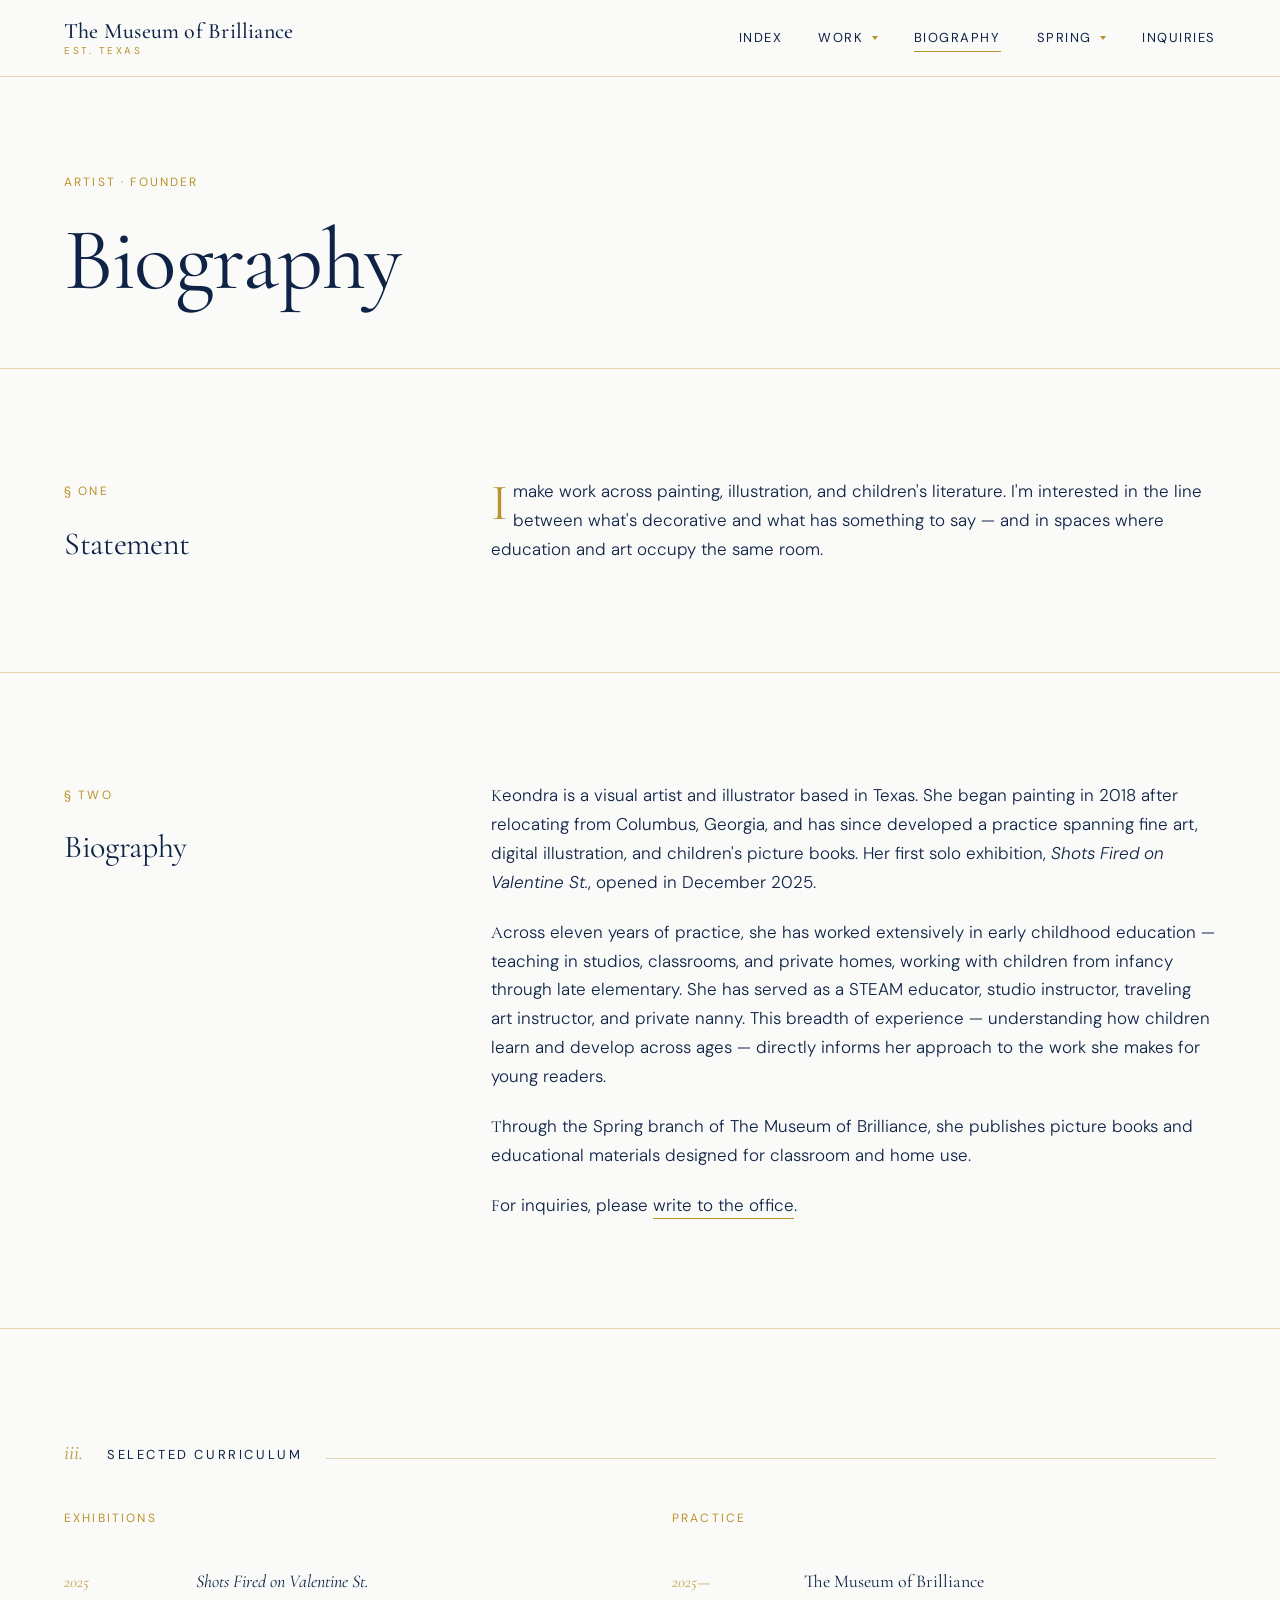
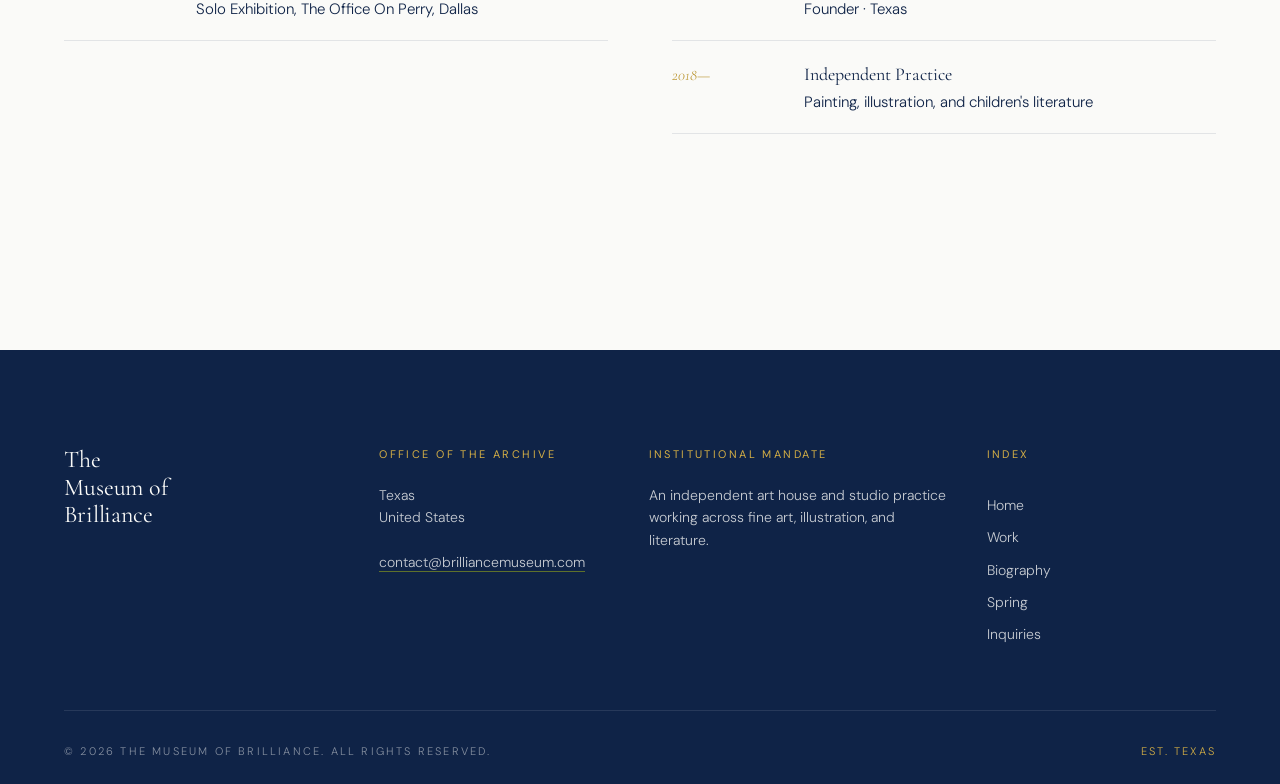
==== commit 64acac64: "Update biography.html" ====
--- a/biography.html
+++ b/biography.html
@@ -1,6 +1,14 @@
 <!DOCTYPE html>
 <html lang="en">
 <head>
+  <!-- Google tag (gtag.js) -->
+  <script async src="https://www.googletagmanager.com/gtag/js?id=G-L1F5WH5GK0"></script>
+  <script>
+    window.dataLayer = window.dataLayer || [];
+    function gtag(){dataLayer.push(arguments);}
+    gtag('js', new Date());
+    gtag('config', 'G-L1F5WH5GK0');
+  </script>
   <meta charset="UTF-8">
   <meta name="viewport" content="width=device-width, initial-scale=1.0">
   <title>Biography · The Museum of Brilliance</title>
@@ -19,11 +27,24 @@
         <small>Est. Texas</small>
       </a>
       <button class="nav-toggle" aria-label="Toggle menu" aria-expanded="false">☰</button>
-      <nav class="nav">
+  <nav class="nav">
         <a href="index.html">Index</a>
-        <a href="work.html">Work</a>
+        <div class="nav__item">
+          <button class="nav__dropdown-trigger">Work <span class="nav__dropdown-arrow"></span></button>
+          <div class="nav__dropdown">
+            <a href="exhibitions/shots-fired-on-valentine-st.html">Shots Fired on Valentine St.</a>
+            <a href="selected-works.html">Selected Works</a>
+          </div>
+        </div>
         <a href="biography.html" aria-current="page">Biography</a>
-        <a href="spring.html">Spring</a>
+        <div class="nav__item">
+          <button class="nav__dropdown-trigger">Spring <span class="nav__dropdown-arrow"></span></button>
+          <div class="nav__dropdown">
+            <a href="spring.html">Spring</a>
+            <a href="spring/portfolio.html">Portfolio</a>
+            <a href="spring/books.html">Books</a>
+          </div>
+        </div>
         <a href="inquiries.html">Inquiries</a>
       </nav>
     </div>
@@ -163,6 +184,28 @@
       e.currentTarget.setAttribute('aria-expanded', String(!expanded));
       nav.classList.toggle('is-open');
     });
+    // Dropdown nav
+    document.querySelectorAll('.nav__item').forEach(item => {
+      const trigger = item.querySelector('.nav__dropdown-trigger');
+      trigger.addEventListener('click', (e) => {
+        e.stopPropagation();
+        document.querySelectorAll('.nav__item.is-open').forEach(other => {
+          if (other !== item) other.classList.remove('is-open');
+        });
+        item.classList.toggle('is-open');
+      });
+      item.addEventListener('mouseenter', () => {
+        if (window.innerWidth > 640) item.classList.add('is-open');
+      });
+      item.addEventListener('mouseleave', () => {
+        if (window.innerWidth > 640) item.classList.remove('is-open');
+      });
+    });
+    document.addEventListener('click', () => {
+      document.querySelectorAll('.nav__item.is-open').forEach(item => {
+        item.classList.remove('is-open');
+      });
+    });
   </script>
 
 </body>
--- a/css/style.css
+++ b/css/style.css
@@ -230,7 +230,8 @@
   align-items: center;
 }
 
-.nav a {
+.nav a,
+.nav__dropdown-trigger {
   font-family: 'DM Sans', sans-serif;
   font-size: 0.8125rem;
   font-weight: 400;
@@ -257,6 +258,107 @@
 .nav a:hover::after,
 .nav a[aria-current="page"]::after {
   transform: scaleX(1);
+}
+
+/* ---------- Dropdown nav ---------- */
+
+.nav__item {
+  position: relative;
+}
+
+.nav__dropdown-trigger {
+  background: none;
+  border: none;
+  cursor: pointer;
+  display: flex;
+  align-items: center;
+  gap: 0.35rem;
+  position: relative;
+}
+
+.nav__dropdown-trigger::after {
+  content: '';
+  position: absolute;
+  left: 0;
+  bottom: 0;
+  width: 100%;
+  height: 1px;
+  background: var(--brass);
+  transform: scaleX(0);
+  transform-origin: left;
+  transition: transform 280ms ease;
+}
+
+.nav__dropdown-trigger:hover::after,
+.nav__item.is-active .nav__dropdown-trigger::after {
+  transform: scaleX(1);
+}
+
+.nav__dropdown-arrow {
+  display: inline-block;
+  width: 0;
+  height: 0;
+  border-left: 3.5px solid transparent;
+  border-right: 3.5px solid transparent;
+  border-top: 4px solid var(--brass);
+  margin-left: 0.15rem;
+  transition: transform 250ms ease;
+}
+
+.nav__item.is-open .nav__dropdown-arrow {
+  transform: rotate(180deg);
+}
+
+.nav__dropdown {
+  display: none;
+  position: absolute;
+  top: calc(100% + 0.5rem);
+  left: -1.25rem;
+  min-width: 240px;
+  background: var(--white);
+  border: 1px solid var(--rule);
+  padding: 1rem 0;
+  z-index: 60;
+  box-shadow: 0 8px 32px rgba(15, 35, 71, 0.08);
+}
+
+.nav__item.is-open .nav__dropdown {
+  display: block;
+}
+
+.nav__dropdown::before {
+      content: '';
+      position: absolute;
+      top: -0.6rem;
+      left: 0;
+      right: 0;
+      height: 0.6rem;
+    }
+
+.nav__dropdown a {
+  display: block;
+  padding: 0.625rem 1.5rem;
+  font-family: 'Cormorant Garamond', serif;
+  font-size: 1.0625rem;
+  font-weight: 400;
+  font-style: italic;
+  letter-spacing: 0;
+  text-transform: none;
+  color: var(--text);
+  transition: background 180ms ease, color 180ms ease;
+}
+
+.nav__dropdown a::after {
+  display: none;
+}
+
+.nav__dropdown a:hover {
+  background: var(--white-warm);
+  color: var(--brass);
+}
+
+.nav__dropdown a + a {
+  border-top: 1px solid var(--rule-soft);
 }
 
 .nav-toggle {
@@ -698,6 +800,7 @@
 
 .spring-body .brand,
 .spring-body .nav a,
+.spring-body .nav__dropdown-trigger,
 .spring-body .page-header__title {
   color: var(--white);
 }
@@ -709,6 +812,29 @@
 
 .spring-body .page-header {
   border-bottom-color: rgba(212, 230, 0, 0.2);
+}
+
+.spring-body .nav__dropdown {
+  background: var(--emerald);
+  border-color: rgba(212, 230, 0, 0.2);
+  box-shadow: 0 8px 32px rgba(0, 0, 0, 0.3);
+}
+
+.spring-body .nav__dropdown a {
+  color: var(--white);
+}
+
+.spring-body .nav__dropdown a:hover {
+  background: rgba(212, 230, 0, 0.08);
+  color: var(--chartreuse);
+}
+
+.spring-body .nav__dropdown a + a {
+  border-top-color: rgba(212, 230, 0, 0.15);
+}
+
+.spring-body .nav__dropdown-arrow {
+  border-top-color: var(--chartreuse);
 }
 
 .spring-hero {
@@ -1010,6 +1136,39 @@
     display: block;
   }
 
+  /* Dropdowns go inline on mobile */
+  .nav__dropdown {
+    position: static;
+    border: none;
+    box-shadow: none;
+    padding: 0.25rem 0 0 1.25rem;
+    min-width: auto;
+    background: transparent;
+  }
+
+  .nav__dropdown::before {
+    display: none;
+  }
+
+  .nav__dropdown a {
+    padding: 0.5rem 0;
+    font-size: 0.9375rem;
+  }
+
+  .nav__dropdown a + a {
+    border-top: none;
+  }
+
+  .nav__dropdown a:hover {
+    background: transparent;
+  }
+
+  .spring-body .nav__dropdown {
+    background: transparent;
+    border: none;
+    box-shadow: none;
+  }
+
   .info-list__item {
     grid-template-columns: 80px 1fr;
     gap: 1rem;
